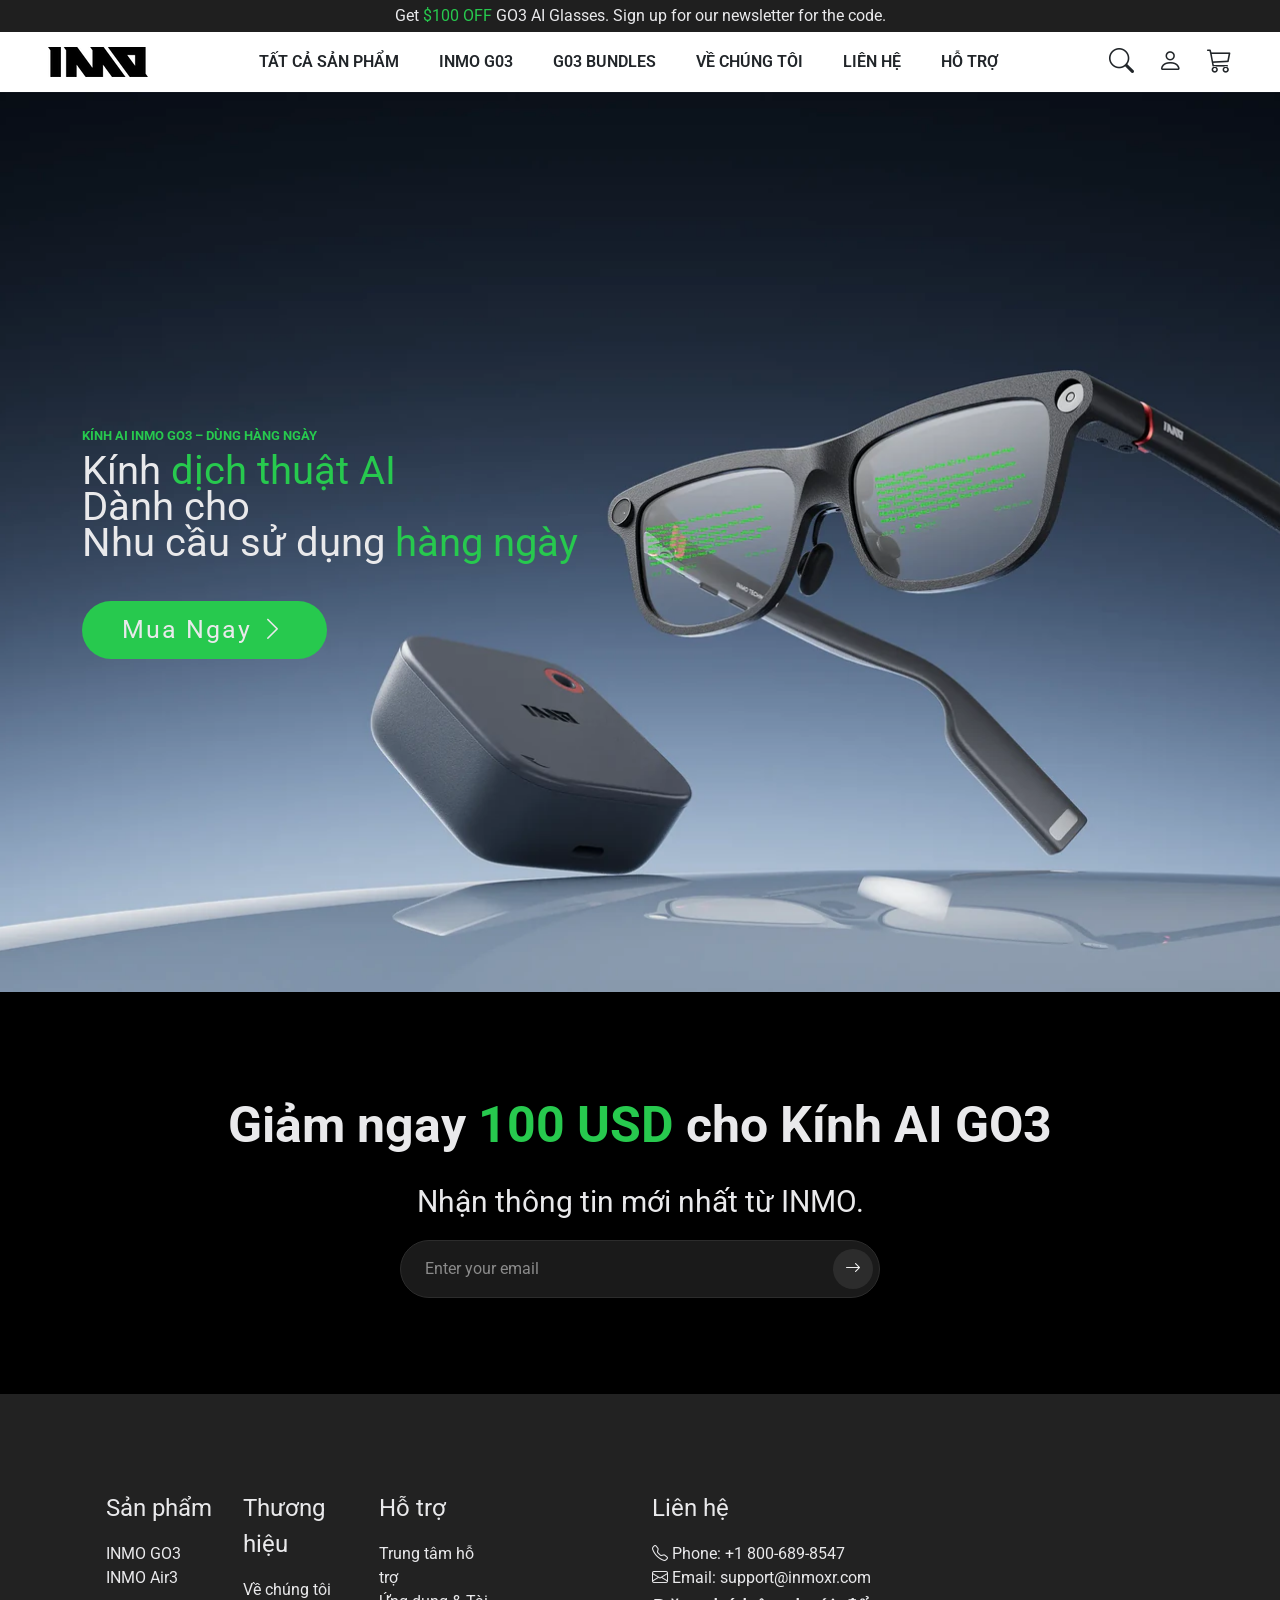
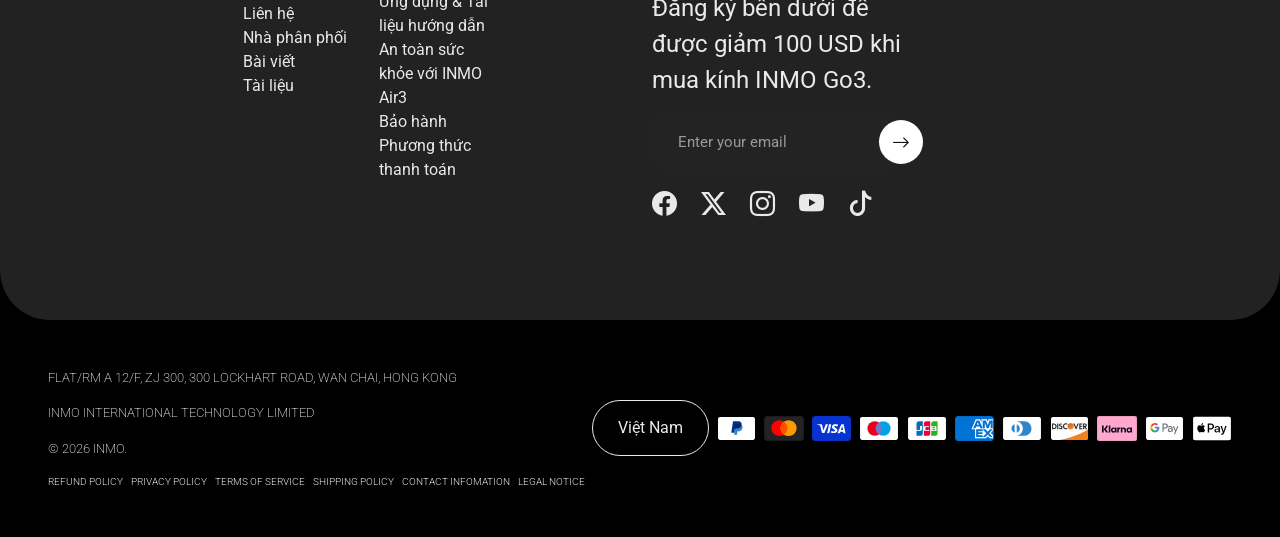
==== index.html @ ace70a91 "Done Header and Footer and 2 section in home page" ====
<!DOCTYPE html>
<html lang="en">
<head>
    <meta charset="UTF-8">
    <meta name="viewport" content="width=device-width, initial-scale=1.0">
    <title>INMOXR | Nerver just glasses</title>
    <link rel="stylesheet" href="./assets/css/style.css">
    <link rel="stylesheet" href="https://cdn.jsdelivr.net/npm/bootstrap-icons@1.13.1/font/bootstrap-icons.min.css">
</head>
<body>
    <!-- Header -->
     <div class="topbar p-1">
        <p class="text-center">Get <span class="hight-light-text">$100 OFF</span> GO3 AI Glasses. Sign up for our newsletter for the code.</p>
     </div>
     <div class="header">
        <div class="w-screen d-flex justify-content-between align-items-center mx-5 py-2">
            <div class="logo">
                <img src="./assets/images/INMO_LOGO-Black.webp" alt="inmo-viet-nam-logo">
            </div>
            <div class="theme-navbar">
                <ul class="theme-navbar-list d-flex align-items-center">
                    <li class="theme-navbar-list-item" href="#">Tất cả sản phẩm</li>
                    <li class="theme-navbar-list-item" href="#">Inmo g03</li>
                    <li class="theme-navbar-list-item" href="#">G03 Bundles</li>
                    <li class="theme-navbar-list-item" href="#">Về Chúng tôi</li>
                    <li class="theme-navbar-list-item" href="#">Liên Hệ</li>
                    <li class="theme-navbar-list-item" href="#">Hỗ trợ</li>
                </ul>   
            </div>
            <div class="header-icon-wrap gap-4 d-flex align-items-center gap-2">
                <div class="header-icon">
                    <i class="bi bi-search"></i>
                </div>
                <div class="header-icon">
                    <i class="bi bi-person"></i>
                </div>
                <div class="header-icon">
                    <i class="bi bi-cart3"></i>
                </div>
            </div>
        </div>
     </div>

     <!-- Index Page  -->
     
     <!-- Hero Section -->
      <section class="section-hero-wrapper">
        <div class="container d-flex justify-content-start align-items-center">
            <div class="section-hero-content">
                <p class="section-hero-hight-light-text">Kính AI INMO GO3 – Dùng hàng ngày</p>
                <p class="section-hero-text">Kính <span class="theme-hight-light">dịch thuật AI</span>
                <p class="section-hero-text">Dành cho</p>
                <p class="section-hero-text mb-5"> Nhu cầu sử dụng <span class="theme-hight-light">hàng ngày</span></p>
                <button class="theme-primary-btn">
                    Mua Ngay <i class="bi bi-chevron-right"></i>
                </button>
            </div>
        </div>
      </section>
     <!-- End Hero Section -->

     <!-- Section Discount -->
      <section class="section-discount-wrapper py-5">
            <div class="container d-flex flex-column justify-content-center align-items-center py-5">
                <p class="section-discount-text-heading">Giảm ngay <span class="theme-hight-light">100 USD </span>cho Kính AI GO3</p>
                <p class="section-discount-subtext">Nhận thông tin mới nhất từ ​​INMO.</p>
                <form class="section-discount-form" onsubmit="return false;">
                    <div class="section-discount-email-pill d-flex align-items-center">
                        <input
                        type="email"
                        class="email-input"
                        placeholder="Enter your email"
                        required
                        autocomplete="email"
                        >
                        <button type="submit" class="section-discount-email-submit" aria-label="Gửi email">
                        <i class="bi bi-arrow-right"></i>
                        </button>
                    </div>
                    </form>
            </div>
      </section>
     <!-- Section Discount -->



     <!-- Index Page  -->








    <!-- Header -->
     <div class="footer-wrapper">
         <div class="footer py-5">
            <div class="container mx-auto row py-5">
                <div class="col-lg-6">
                    <div class="row">
                        <div class="col-md-3">
                            <p class="theme-footer-text-heading">Sản phẩm</p>
                            <ul>
                                <li href="#" class="theme-footer-link">INMO GO3</li>
                                <li href="#" class="theme-footer-link">INMO Air3</li>
                            </ul>
                        </div>
                        <div class="col-md-3">
                            <p class="theme-footer-text-heading">Thương hiệu</p>
                            <ul>
                                <li href="#" class="theme-footer-link">Về chúng tôi</li>
                                <li href="#" class="theme-footer-link">Liên hệ</li>
                                <li href="#" class="theme-footer-link">Nhà phân phối</li>
                                <li href="#" class="theme-footer-link">Bài viết</li>
                                <li href="#" class="theme-footer-link">Tài liệu</li>
                            </ul>
                        </div>
                        <div class="col-md-3">
                            <p  class="theme-footer-text-heading">Hỗ trợ</p>
                             <ul>
                                <li href="#" class="theme-footer-link">Trung tâm hỗ trợ</li>
                                <li href="#" class="theme-footer-link">Ứng dụng & Tài liệu hướng dẫn</li>
                                <li href="#" class="theme-footer-link">An toàn sức khỏe với INMO Air3</li>
                                <li href="#" class="theme-footer-link">Bảo hành</li>
                                <li href="#" class="theme-footer-link">Phương thức thanh toán</li>
                            </ul>
                        </div>
                    </div>
                </div>
                <div class="col-md-3">
                    <p class="theme-footer-text-heading">Liên hệ</p>
                    <ul>
                        <li theme-footer-link>
                            <i class="bi bi-telephone"></i> Phone: +1 800-689-8547
                        </li>
                        <li theme-footer-link>
                            <i class="bi bi-envelope"></i> Email: support@inmoxr.com
                        <p class="theme-footer-text-heading">Đăng ký bên dưới để được giảm 100 USD khi mua kính INMO Go3.</p>
                        <form action="" class="theme-footer-form">
                            <input type="email" class="footer-input" placeholder="Enter your email">
                            <button type="submit" class="footer-submit" aria-label="Submit">
                                <i class="bi bi-arrow-right"></i>
                            </button>
                        </form>
                    </ul>
                    <div class="d-flex justify-content-start align-items-center mt-3 gap-4">
                        <div class="theme-footer-icon">
                            <i class="bi bi-facebook"></i>
                        </div>
                        <div class="theme-footer-icon">
                            <i class="bi bi-twitter-x"></i>
                        </div>
                        <div class="theme-footer-icon">
                           <i class="bi bi-instagram"></i>
                        </div>
                        <div class="theme-footer-icon">
                            <i class="bi bi-youtube"></i>
                        </div>
                        <div class="theme-footer-icon">
                            <i class="bi bi-tiktok"></i>
                        </div>
                    </div>
                </div>
            </div>
         </div>
         <div class="footer-bottom py-5 mx-5">
            <div class="d-flex justify-content-between align-items-center">
                <div class="theme-footer-box">
                    <p class="theme-footer-bottom-text">FLAT/RM A 12/F, ZJ 300, 300 LOCKHART ROAD, WAN CHAI, HONG KONG</p>
                    <p class="theme-footer-bottom-text">INMO INTERNATIONAL TECHNOLOGY LIMITED</p>
                    <p class="theme-footer-bottom-text">© 2026 INMO.</p>
                    <ul class="d-flex justify-content-center align-items-center gap-2">
                        <li class="theme-footer-bottom-link">Refund Policy</li>
                        <li class="theme-footer-bottom-link">Privacy policy</li>
                        <li class="theme-footer-bottom-link">Terms of service</li>
                        <li class="theme-footer-bottom-link">Shipping policy</li>
                        <li class="theme-footer-bottom-link">Contact infomation</li>
                        <li class="theme-footer-bottom-link">Legal notice</li>
                    </ul>
                </div>
                <div class="theme-footer-box">
                   <div class="footer-bottom-buton">
                        Việt Nam
                   </div>
                </div>
                <div class="theme-footer-box">
                    <ul class="theme-footer-payment-icon d-flex justify-content-between align-items-center gap-2">
                             <img src="./assets/images/paypal.svg" height="25" width="auto" alt="paypal" loading="lazy">
                             <img src="./assets/images/master.svg" height="25" alt="visa" loading="lazy" width="auto">
                             <img src="./assets/images/visa.svg" height="25" alt="master" loading="lazy" width="auto">
                            <img src="./assets/images/maestro.svg" height="25" alt="maestro" loading="lazy" width="auto">
                            <img src="./assets/images/jcb.svg" height="25" alt="jcb" loading="lazy" width="auto">
                            <img src="./assets/images/american_express.svg" height="25" alt="american express" loading="lazy" width="auto">
                            <img src="./assets/images/diners_club.svg" height="25" alt="diners club" loading="lazy" width="auto">
                            <img src="./assets/images/discover.svg" height="25" alt="discover" loading="lazy" width="auto">
                            <img src="./assets/images/klarna.svg" height="25" alt="klarna" loading="lazy" width="auto">
                            <img src="./assets/images/google_pay.svg" height="25" alt="googlepay" loading="lazy" width="auto">
                            <img src="./assets/images/apple_pay.svg" height="25" alt="applepay" loading="lazy" width="auto">
                    </ul>
                </div>
            </div>
         </div>
     </div>
    <script src="./assets/js/bootstrap.min.js"></script>
    <script src="./assets/js/main.js"></script>
</body>
</html>
---- assets/css/style.css ----
@import url('./main.css');
@import url('./bootstrap.min.css');
@import url('./variable.css');


/* Theme Css Component */
@import url('./theme-header.css');
@import url('./theme-footer.css');


@import url('./theme-home-page.css');
/* Theme Css Component */
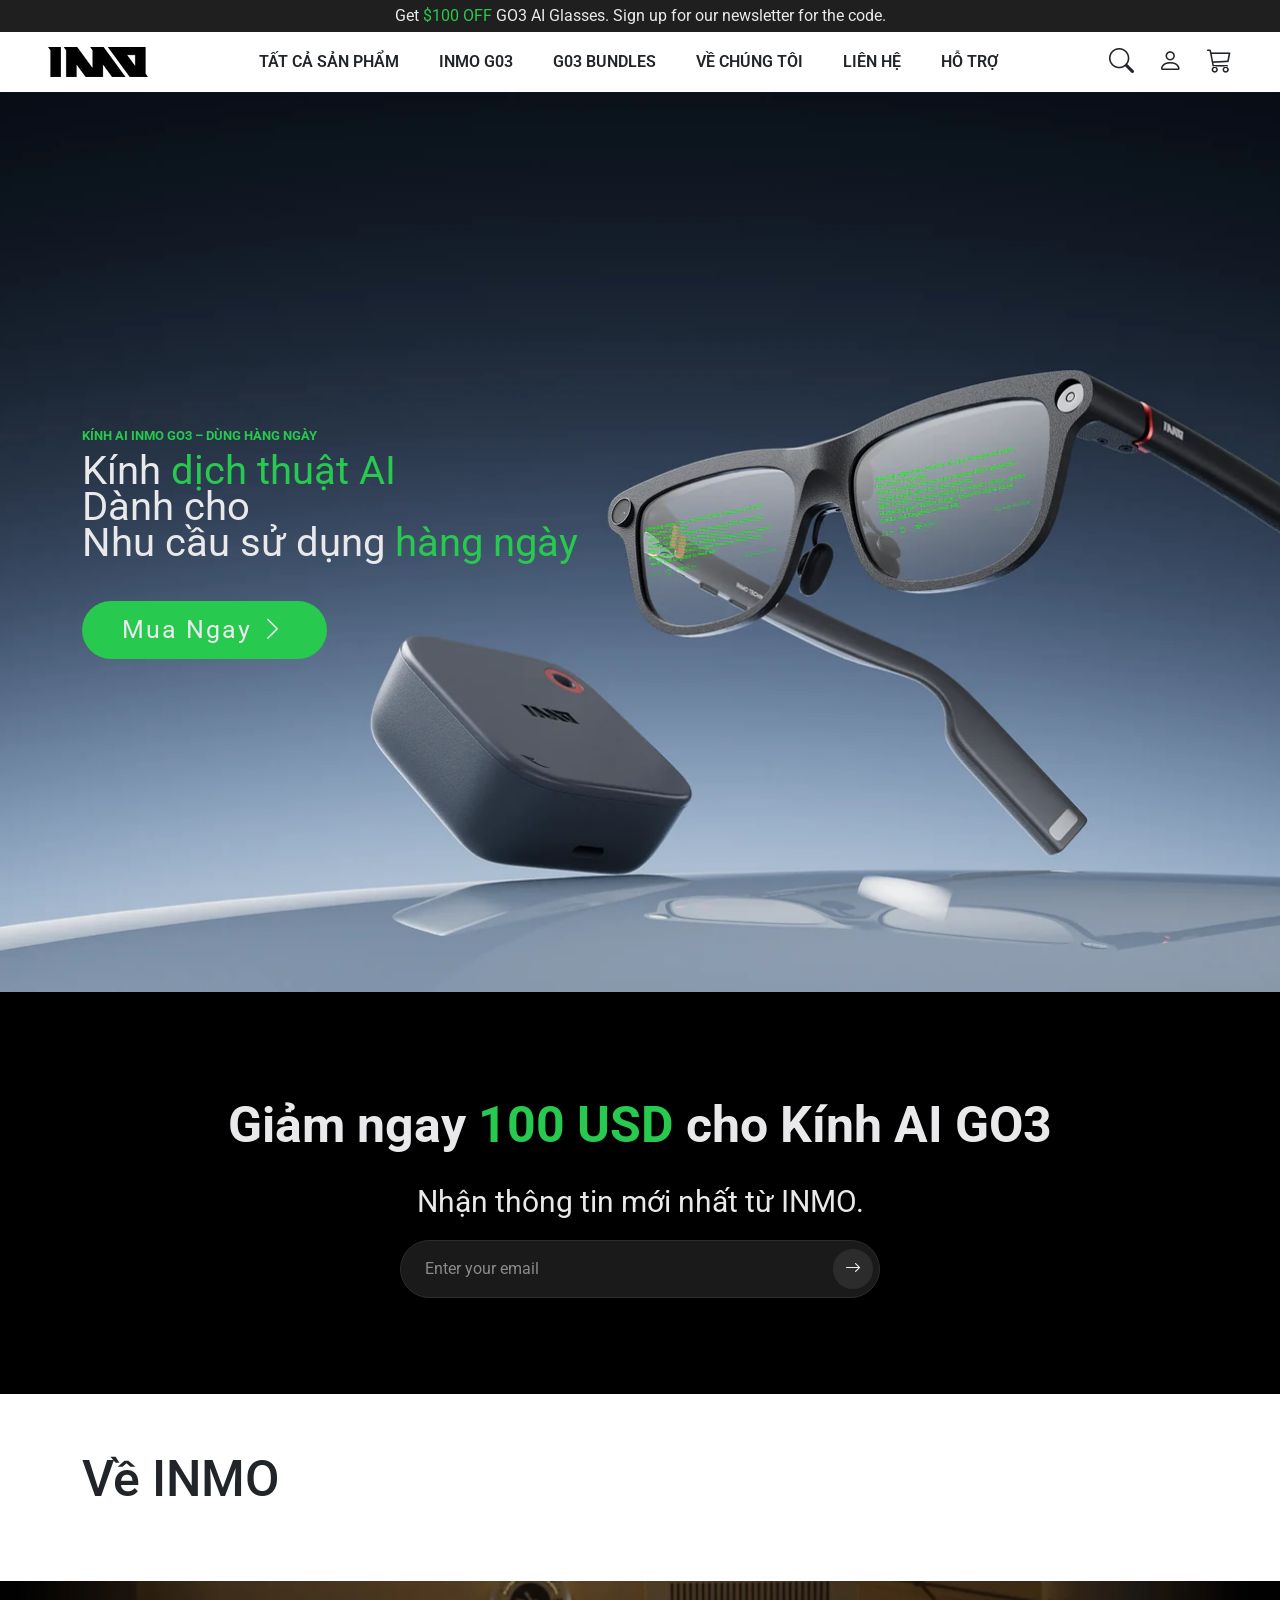
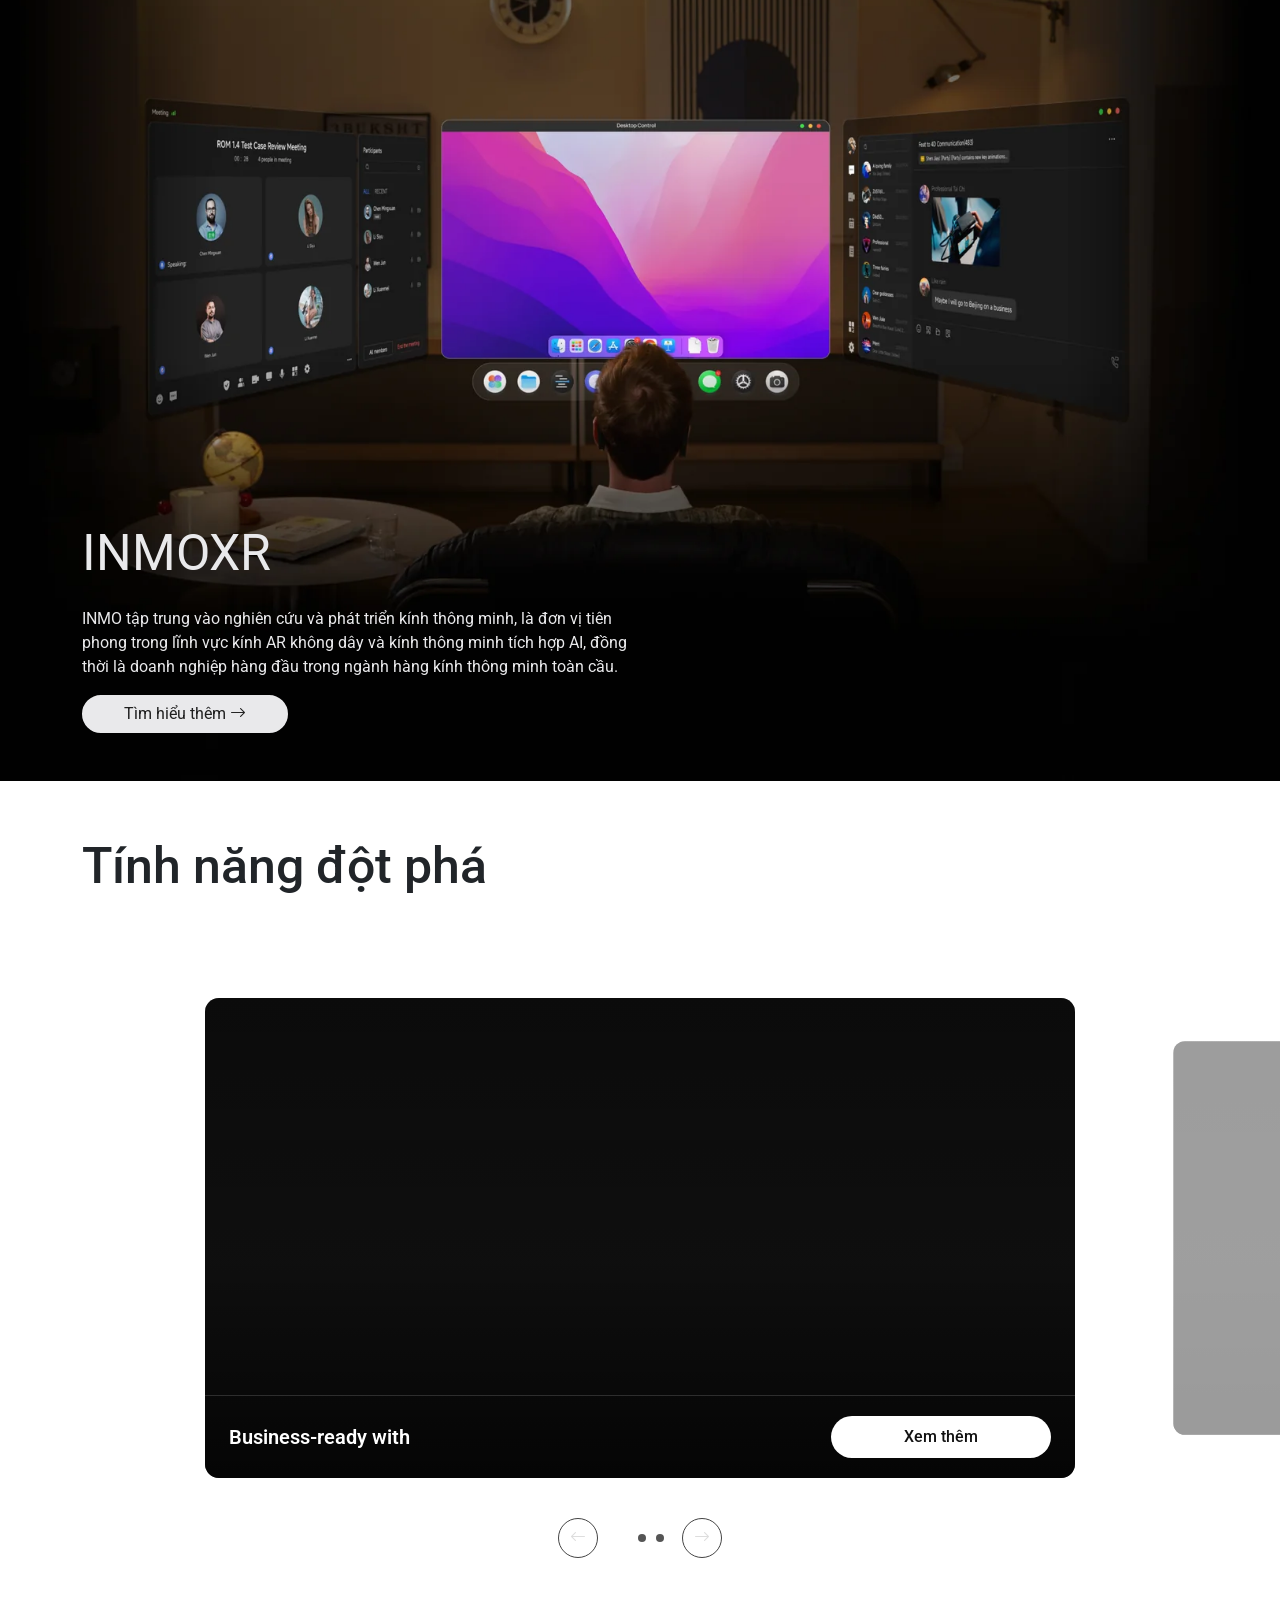
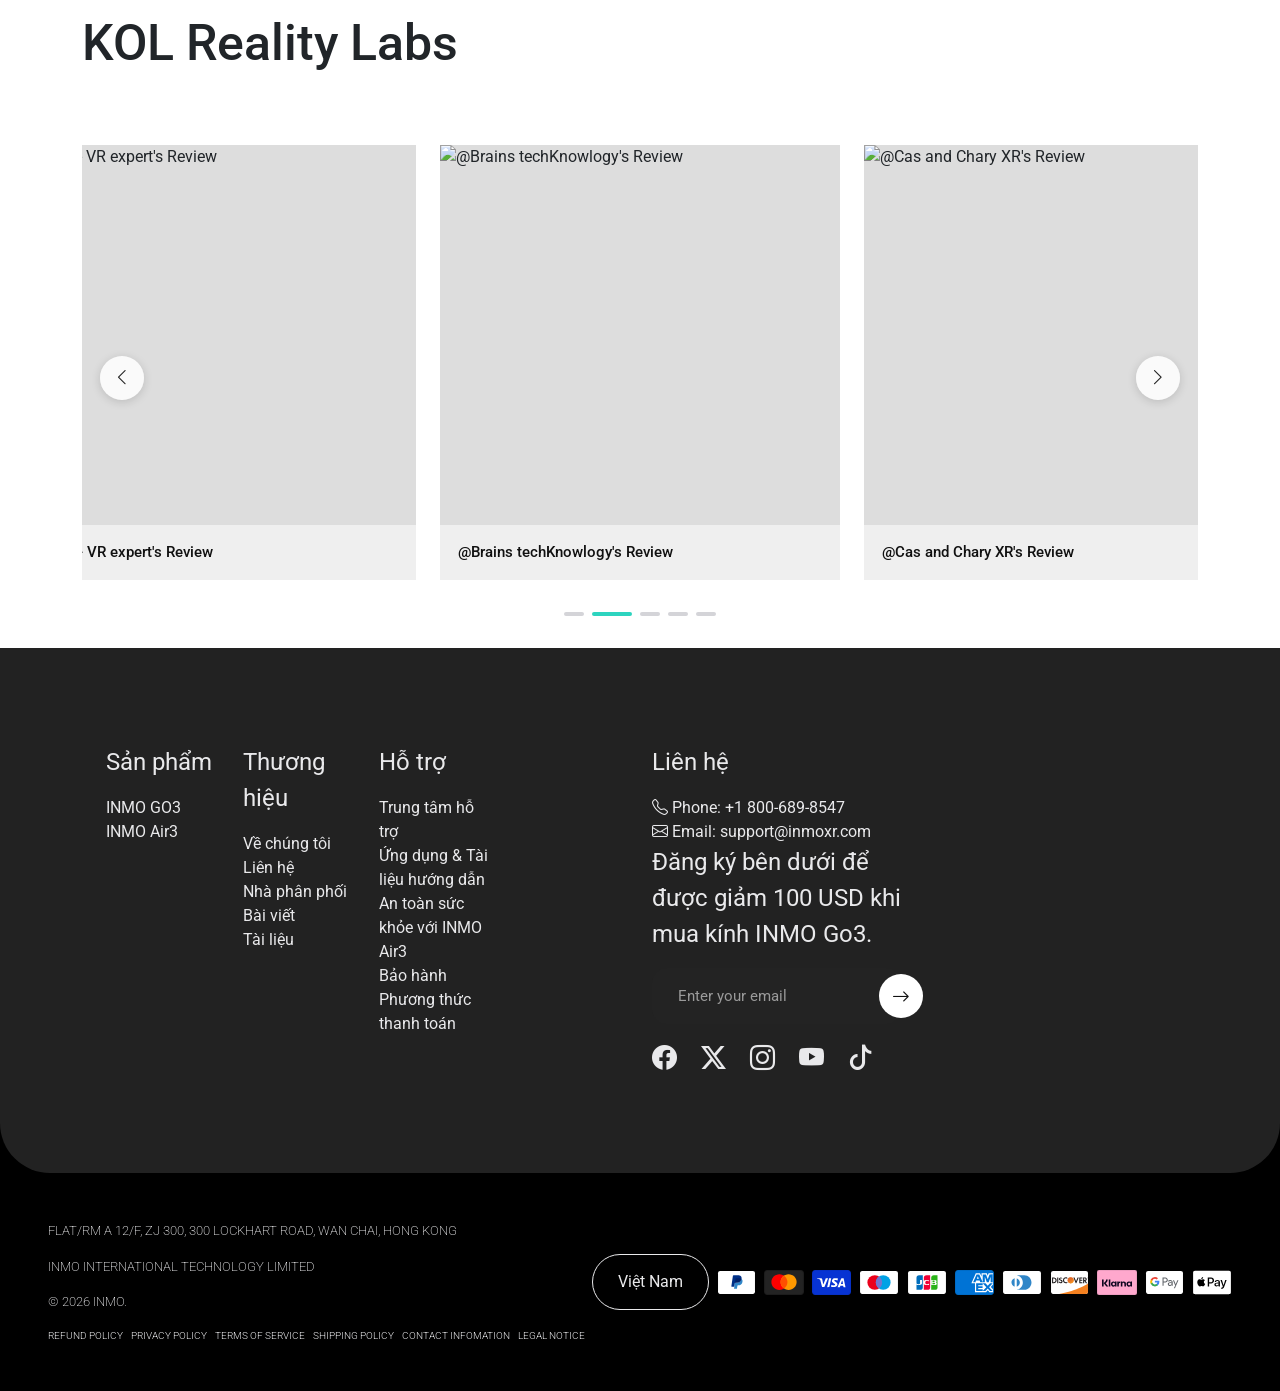
==== commit bba36ce6: "Huỳnh Anh Commit" ====
--- a/index.html
+++ b/index.html
@@ -1,208 +1,571 @@
-<!DOCTYPE html>
+<!doctype html>
 <html lang="en">
-<head>
-    <meta charset="UTF-8">
-    <meta name="viewport" content="width=device-width, initial-scale=1.0">
+  <head>
+    <meta charset="UTF-8" />
+    <meta name="viewport" content="width=device-width, initial-scale=1.0" />
     <title>INMOXR | Nerver just glasses</title>
-    <link rel="stylesheet" href="./assets/css/style.css">
-    <link rel="stylesheet" href="https://cdn.jsdelivr.net/npm/bootstrap-icons@1.13.1/font/bootstrap-icons.min.css">
-</head>
-<body>
+    <link rel="stylesheet" href="./assets/css/style.css" />
+    <link
+      rel="stylesheet"
+      href="https://cdn.jsdelivr.net/npm/bootstrap-icons@1.13.1/font/bootstrap-icons.min.css"
+    />
+  </head>
+  <body>
     <!-- Header -->
-     <div class="topbar p-1">
-        <p class="text-center">Get <span class="hight-light-text">$100 OFF</span> GO3 AI Glasses. Sign up for our newsletter for the code.</p>
-     </div>
-     <div class="header">
-        <div class="w-screen d-flex justify-content-between align-items-center mx-5 py-2">
-            <div class="logo">
-                <img src="./assets/images/INMO_LOGO-Black.webp" alt="inmo-viet-nam-logo">
+    <div class="topbar p-1">
+      <p class="text-center">
+        Get <span class="hight-light-text">$100 OFF</span> GO3 AI Glasses. Sign
+        up for our newsletter for the code.
+      </p>
+    </div>
+    <div class="header">
+      <div
+        class="w-screen d-flex justify-content-between align-items-center mx-5 py-2"
+      >
+        <div class="logo">
+          <img
+            src="./assets/images/INMO_LOGO-Black.webp"
+            alt="inmo-viet-nam-logo"
+          />
+        </div>
+        <div class="theme-navbar">
+          <ul class="theme-navbar-list d-flex align-items-center">
+            <li class="theme-navbar-list-item" href="#">Tất cả sản phẩm</li>
+            <li class="theme-navbar-list-item" href="#">Inmo g03</li>
+            <li class="theme-navbar-list-item" href="#">G03 Bundles</li>
+            <li class="theme-navbar-list-item" href="#">Về Chúng tôi</li>
+            <li class="theme-navbar-list-item" href="#">Liên Hệ</li>
+            <li class="theme-navbar-list-item" href="#">Hỗ trợ</li>
+          </ul>
+        </div>
+        <div class="header-icon-wrap gap-4 d-flex align-items-center gap-2">
+          <div class="header-icon">
+            <i class="bi bi-search"></i>
+          </div>
+          <div class="header-icon">
+            <i class="bi bi-person"></i>
+          </div>
+          <div class="header-icon">
+            <i class="bi bi-cart3"></i>
+          </div>
+        </div>
+      </div>
+    </div>
+
+    <!-- Index Page  -->
+
+    <!-- Hero Section -->
+    <section class="section-hero-wrapper">
+      <div class="container d-flex justify-content-start align-items-center">
+        <div class="section-hero-content">
+          <p class="section-hero-hight-light-text">
+            Kính AI INMO GO3 – Dùng hàng ngày
+          </p>
+          <p class="section-hero-text">
+            Kính <span class="theme-hight-light">dịch thuật AI</span>
+          </p>
+          <p class="section-hero-text">Dành cho</p>
+          <p class="section-hero-text mb-5">
+            Nhu cầu sử dụng <span class="theme-hight-light">hàng ngày</span>
+          </p>
+          <button class="theme-primary-btn">
+            Mua Ngay <i class="bi bi-chevron-right"></i>
+          </button>
+        </div>
+      </div>
+    </section>
+    <!-- End Hero Section -->
+
+    <!-- Section Discount -->
+    <section class="section-discount-wrapper py-5">
+      <div
+        class="container d-flex flex-column justify-content-center align-items-center py-5"
+      >
+        <p class="section-discount-text-heading">
+          Giảm ngay <span class="theme-hight-light">100 USD </span>cho Kính AI
+          GO3
+        </p>
+        <p class="section-discount-subtext">
+          Nhận thông tin mới nhất từ ​​INMO.
+        </p>
+        <form class="section-discount-form" onsubmit="return false;">
+          <div class="section-discount-email-pill d-flex align-items-center">
+            <input
+              type="email"
+              class="email-input"
+              placeholder="Enter your email"
+              required
+              autocomplete="email"
+            />
+            <button
+              type="submit"
+              class="section-discount-email-submit"
+              aria-label="Gửi email"
+            >
+              <i class="bi bi-arrow-right"></i>
+            </button>
+          </div>
+        </form>
+      </div>
+    </section>
+    <!-- Section Discount -->
+
+    <!-- Index Page  -->
+    <div class="container py-5">
+      <p class="theme-title">Về INMO</p>
+    </div>
+
+    <section class="section-about-wrapper">
+      <div class="container py-5">
+        <div class="col-md-6">
+          <p class="section-about-title">INMOXR</p>
+          <p class="section-about-text">
+            INMO tập trung vào nghiên cứu và phát triển kính thông minh, là đơn
+            vị tiên phong trong lĩnh vực kính AR không dây và kính thông minh
+            tích hợp AI, đồng thời là doanh nghiệp hàng đầu trong ngành hàng
+            kính thông minh toàn cầu.
+          </p>
+          <button class="section-about-btn">
+            Tìm hiểu thêm <i class="bi bi-arrow-right"></i>
+          </button>
+        </div>
+      </div>
+    </section>
+    <!-- End Index Page  -->
+
+    <div class="container py-5">
+      <p class="theme-title">Tính năng đột phá</p>
+    </div>
+
+    <div class="section-slide-block">
+      <div class="section-slide-viewport">
+        <div class="section-slide-track" id="sectionSlideTrack">
+          <!-- các .section-slide-item được render bằng JS từ mảng slidesData bên dưới -->
+        </div>
+      </div>
+
+      <div class="section-slide-nav">
+        <button
+          type="button"
+          class="section-slide-nav__btn"
+          id="sectionSlidePrevBtn"
+        >
+          <i class="bi bi-arrow-left"></i>
+        </button>
+        <div class="section-slide-dots" id="sectionSlideDots"></div>
+        <button
+          type="button"
+          class="section-slide-nav__btn"
+          id="sectionSlideNextBtn"
+        >
+          <i class="bi bi-arrow-right"></i>
+        </button>
+      </div>
+    </div>
+
+     <div class="container py-5">
+      <p class="theme-title">KOL Reality Labs</p>
+    </div>
+    <section class="kol-slide container">
+      <div class="kol-slide__viewport">
+        <button
+          type="button"
+          class="kol-slide__nav-btn kol-slide__nav-btn--prev"
+          id="kolPrevBtn"
+        >
+          <i class="bi bi-chevron-left"></i>
+        </button>
+
+        <div class="kol-slide__track" id="kolTrack">
+          <!-- item được render bằng JS từ mảng kolData bên dưới -->
+        </div>
+
+        <button
+          type="button"
+          class="kol-slide__nav-btn kol-slide__nav-btn--next"
+          id="kolNextBtn"
+        >
+          <i class="bi bi-chevron-right"></i>
+        </button>
+      </div>
+
+      <div class="kol-slide__dots" id="kolDots"></div>
+    </section>
+
+    <!-- Header -->
+    <div class="footer-wrapper">
+      <div class="footer py-5">
+        <div class="container mx-auto row py-5">
+          <div class="col-lg-6">
+            <div class="row">
+              <div class="col-md-3">
+                <p class="theme-footer-text-heading">Sản phẩm</p>
+                <ul>
+                  <li href="#" class="theme-footer-link">INMO GO3</li>
+                  <li href="#" class="theme-footer-link">INMO Air3</li>
+                </ul>
+              </div>
+              <div class="col-md-3">
+                <p class="theme-footer-text-heading">Thương hiệu</p>
+                <ul>
+                  <li href="#" class="theme-footer-link">Về chúng tôi</li>
+                  <li href="#" class="theme-footer-link">Liên hệ</li>
+                  <li href="#" class="theme-footer-link">Nhà phân phối</li>
+                  <li href="#" class="theme-footer-link">Bài viết</li>
+                  <li href="#" class="theme-footer-link">Tài liệu</li>
+                </ul>
+              </div>
+              <div class="col-md-3">
+                <p class="theme-footer-text-heading">Hỗ trợ</p>
+                <ul>
+                  <li href="#" class="theme-footer-link">Trung tâm hỗ trợ</li>
+                  <li href="#" class="theme-footer-link">
+                    Ứng dụng & Tài liệu hướng dẫn
+                  </li>
+                  <li href="#" class="theme-footer-link">
+                    An toàn sức khỏe với INMO Air3
+                  </li>
+                  <li href="#" class="theme-footer-link">Bảo hành</li>
+                  <li href="#" class="theme-footer-link">
+                    Phương thức thanh toán
+                  </li>
+                </ul>
+              </div>
             </div>
-            <div class="theme-navbar">
-                <ul class="theme-navbar-list d-flex align-items-center">
-                    <li class="theme-navbar-list-item" href="#">Tất cả sản phẩm</li>
-                    <li class="theme-navbar-list-item" href="#">Inmo g03</li>
-                    <li class="theme-navbar-list-item" href="#">G03 Bundles</li>
-                    <li class="theme-navbar-list-item" href="#">Về Chúng tôi</li>
-                    <li class="theme-navbar-list-item" href="#">Liên Hệ</li>
-                    <li class="theme-navbar-list-item" href="#">Hỗ trợ</li>
-                </ul>   
+          </div>
+          <div class="col-md-3">
+            <p class="theme-footer-text-heading">Liên hệ</p>
+            <ul>
+              <li theme-footer-link>
+                <i class="bi bi-telephone"></i> Phone: +1 800-689-8547
+              </li>
+              <li theme-footer-link>
+                <i class="bi bi-envelope"></i> Email: support@inmoxr.com
+                <p class="theme-footer-text-heading">
+                  Đăng ký bên dưới để được giảm 100 USD khi mua kính INMO Go3.
+                </p>
+                <form action="" class="theme-footer-form">
+                  <input
+                    type="email"
+                    class="footer-input"
+                    placeholder="Enter your email"
+                  />
+                  <button
+                    type="submit"
+                    class="footer-submit"
+                    aria-label="Submit"
+                  >
+                    <i class="bi bi-arrow-right"></i>
+                  </button>
+                </form>
+              </li>
+            </ul>
+            <div
+              class="d-flex justify-content-start align-items-center mt-3 gap-4"
+            >
+              <div class="theme-footer-icon">
+                <i class="bi bi-facebook"></i>
+              </div>
+              <div class="theme-footer-icon">
+                <i class="bi bi-twitter-x"></i>
+              </div>
+              <div class="theme-footer-icon">
+                <i class="bi bi-instagram"></i>
+              </div>
+              <div class="theme-footer-icon">
+                <i class="bi bi-youtube"></i>
+              </div>
+              <div class="theme-footer-icon">
+                <i class="bi bi-tiktok"></i>
+              </div>
             </div>
-            <div class="header-icon-wrap gap-4 d-flex align-items-center gap-2">
-                <div class="header-icon">
-                    <i class="bi bi-search"></i>
-                </div>
-                <div class="header-icon">
-                    <i class="bi bi-person"></i>
-                </div>
-                <div class="header-icon">
-                    <i class="bi bi-cart3"></i>
-                </div>
-            </div>
-        </div>
-     </div>
-
-     <!-- Index Page  -->
-     
-     <!-- Hero Section -->
-      <section class="section-hero-wrapper">
-        <div class="container d-flex justify-content-start align-items-center">
-            <div class="section-hero-content">
-                <p class="section-hero-hight-light-text">Kính AI INMO GO3 – Dùng hàng ngày</p>
-                <p class="section-hero-text">Kính <span class="theme-hight-light">dịch thuật AI</span>
-                <p class="section-hero-text">Dành cho</p>
-                <p class="section-hero-text mb-5"> Nhu cầu sử dụng <span class="theme-hight-light">hàng ngày</span></p>
-                <button class="theme-primary-btn">
-                    Mua Ngay <i class="bi bi-chevron-right"></i>
-                </button>
-            </div>
-        </div>
-      </section>
-     <!-- End Hero Section -->
-
-     <!-- Section Discount -->
-      <section class="section-discount-wrapper py-5">
-            <div class="container d-flex flex-column justify-content-center align-items-center py-5">
-                <p class="section-discount-text-heading">Giảm ngay <span class="theme-hight-light">100 USD </span>cho Kính AI GO3</p>
-                <p class="section-discount-subtext">Nhận thông tin mới nhất từ ​​INMO.</p>
-                <form class="section-discount-form" onsubmit="return false;">
-                    <div class="section-discount-email-pill d-flex align-items-center">
-                        <input
-                        type="email"
-                        class="email-input"
-                        placeholder="Enter your email"
-                        required
-                        autocomplete="email"
-                        >
-                        <button type="submit" class="section-discount-email-submit" aria-label="Gửi email">
-                        <i class="bi bi-arrow-right"></i>
-                        </button>
-                    </div>
-                    </form>
-            </div>
-      </section>
-     <!-- Section Discount -->
-
-
-
-     <!-- Index Page  -->
-
-
-
-
-
-
-
-
-    <!-- Header -->
-     <div class="footer-wrapper">
-         <div class="footer py-5">
-            <div class="container mx-auto row py-5">
-                <div class="col-lg-6">
-                    <div class="row">
-                        <div class="col-md-3">
-                            <p class="theme-footer-text-heading">Sản phẩm</p>
-                            <ul>
-                                <li href="#" class="theme-footer-link">INMO GO3</li>
-                                <li href="#" class="theme-footer-link">INMO Air3</li>
-                            </ul>
-                        </div>
-                        <div class="col-md-3">
-                            <p class="theme-footer-text-heading">Thương hiệu</p>
-                            <ul>
-                                <li href="#" class="theme-footer-link">Về chúng tôi</li>
-                                <li href="#" class="theme-footer-link">Liên hệ</li>
-                                <li href="#" class="theme-footer-link">Nhà phân phối</li>
-                                <li href="#" class="theme-footer-link">Bài viết</li>
-                                <li href="#" class="theme-footer-link">Tài liệu</li>
-                            </ul>
-                        </div>
-                        <div class="col-md-3">
-                            <p  class="theme-footer-text-heading">Hỗ trợ</p>
-                             <ul>
-                                <li href="#" class="theme-footer-link">Trung tâm hỗ trợ</li>
-                                <li href="#" class="theme-footer-link">Ứng dụng & Tài liệu hướng dẫn</li>
-                                <li href="#" class="theme-footer-link">An toàn sức khỏe với INMO Air3</li>
-                                <li href="#" class="theme-footer-link">Bảo hành</li>
-                                <li href="#" class="theme-footer-link">Phương thức thanh toán</li>
-                            </ul>
-                        </div>
-                    </div>
-                </div>
-                <div class="col-md-3">
-                    <p class="theme-footer-text-heading">Liên hệ</p>
-                    <ul>
-                        <li theme-footer-link>
-                            <i class="bi bi-telephone"></i> Phone: +1 800-689-8547
-                        </li>
-                        <li theme-footer-link>
-                            <i class="bi bi-envelope"></i> Email: support@inmoxr.com
-                        <p class="theme-footer-text-heading">Đăng ký bên dưới để được giảm 100 USD khi mua kính INMO Go3.</p>
-                        <form action="" class="theme-footer-form">
-                            <input type="email" class="footer-input" placeholder="Enter your email">
-                            <button type="submit" class="footer-submit" aria-label="Submit">
-                                <i class="bi bi-arrow-right"></i>
-                            </button>
-                        </form>
-                    </ul>
-                    <div class="d-flex justify-content-start align-items-center mt-3 gap-4">
-                        <div class="theme-footer-icon">
-                            <i class="bi bi-facebook"></i>
-                        </div>
-                        <div class="theme-footer-icon">
-                            <i class="bi bi-twitter-x"></i>
-                        </div>
-                        <div class="theme-footer-icon">
-                           <i class="bi bi-instagram"></i>
-                        </div>
-                        <div class="theme-footer-icon">
-                            <i class="bi bi-youtube"></i>
-                        </div>
-                        <div class="theme-footer-icon">
-                            <i class="bi bi-tiktok"></i>
-                        </div>
-                    </div>
-                </div>
-            </div>
-         </div>
-         <div class="footer-bottom py-5 mx-5">
-            <div class="d-flex justify-content-between align-items-center">
-                <div class="theme-footer-box">
-                    <p class="theme-footer-bottom-text">FLAT/RM A 12/F, ZJ 300, 300 LOCKHART ROAD, WAN CHAI, HONG KONG</p>
-                    <p class="theme-footer-bottom-text">INMO INTERNATIONAL TECHNOLOGY LIMITED</p>
-                    <p class="theme-footer-bottom-text">© 2026 INMO.</p>
-                    <ul class="d-flex justify-content-center align-items-center gap-2">
-                        <li class="theme-footer-bottom-link">Refund Policy</li>
-                        <li class="theme-footer-bottom-link">Privacy policy</li>
-                        <li class="theme-footer-bottom-link">Terms of service</li>
-                        <li class="theme-footer-bottom-link">Shipping policy</li>
-                        <li class="theme-footer-bottom-link">Contact infomation</li>
-                        <li class="theme-footer-bottom-link">Legal notice</li>
-                    </ul>
-                </div>
-                <div class="theme-footer-box">
-                   <div class="footer-bottom-buton">
-                        Việt Nam
-                   </div>
-                </div>
-                <div class="theme-footer-box">
-                    <ul class="theme-footer-payment-icon d-flex justify-content-between align-items-center gap-2">
-                             <img src="./assets/images/paypal.svg" height="25" width="auto" alt="paypal" loading="lazy">
-                             <img src="./assets/images/master.svg" height="25" alt="visa" loading="lazy" width="auto">
-                             <img src="./assets/images/visa.svg" height="25" alt="master" loading="lazy" width="auto">
-                            <img src="./assets/images/maestro.svg" height="25" alt="maestro" loading="lazy" width="auto">
-                            <img src="./assets/images/jcb.svg" height="25" alt="jcb" loading="lazy" width="auto">
-                            <img src="./assets/images/american_express.svg" height="25" alt="american express" loading="lazy" width="auto">
-                            <img src="./assets/images/diners_club.svg" height="25" alt="diners club" loading="lazy" width="auto">
-                            <img src="./assets/images/discover.svg" height="25" alt="discover" loading="lazy" width="auto">
-                            <img src="./assets/images/klarna.svg" height="25" alt="klarna" loading="lazy" width="auto">
-                            <img src="./assets/images/google_pay.svg" height="25" alt="googlepay" loading="lazy" width="auto">
-                            <img src="./assets/images/apple_pay.svg" height="25" alt="applepay" loading="lazy" width="auto">
-                    </ul>
-                </div>
-            </div>
-         </div>
-     </div>
+          </div>
+        </div>
+      </div>
+      <div class="footer-bottom py-5 mx-5">
+        <div class="d-flex justify-content-between align-items-center">
+          <div class="theme-footer-box">
+            <p class="theme-footer-bottom-text">
+              FLAT/RM A 12/F, ZJ 300, 300 LOCKHART ROAD, WAN CHAI, HONG KONG
+            </p>
+            <p class="theme-footer-bottom-text">
+              INMO INTERNATIONAL TECHNOLOGY LIMITED
+            </p>
+            <p class="theme-footer-bottom-text">© 2026 INMO.</p>
+            <ul class="d-flex justify-content-center align-items-center gap-2">
+              <li class="theme-footer-bottom-link">Refund Policy</li>
+              <li class="theme-footer-bottom-link">Privacy policy</li>
+              <li class="theme-footer-bottom-link">Terms of service</li>
+              <li class="theme-footer-bottom-link">Shipping policy</li>
+              <li class="theme-footer-bottom-link">Contact infomation</li>
+              <li class="theme-footer-bottom-link">Legal notice</li>
+            </ul>
+          </div>
+          <div class="theme-footer-box">
+            <div class="footer-bottom-buton">Việt Nam</div>
+          </div>
+          <div class="theme-footer-box">
+            <ul
+              class="theme-footer-payment-icon d-flex justify-content-between align-items-center gap-2"
+            >
+              <img
+                src="./assets/images/paypal.svg"
+                height="25"
+                width="auto"
+                alt="paypal"
+                loading="lazy"
+              />
+              <img
+                src="./assets/images/master.svg"
+                height="25"
+                alt="visa"
+                loading="lazy"
+                width="auto"
+              />
+              <img
+                src="./assets/images/visa.svg"
+                height="25"
+                alt="master"
+                loading="lazy"
+                width="auto"
+              />
+              <img
+                src="./assets/images/maestro.svg"
+                height="25"
+                alt="maestro"
+                loading="lazy"
+                width="auto"
+              />
+              <img
+                src="./assets/images/jcb.svg"
+                height="25"
+                alt="jcb"
+                loading="lazy"
+                width="auto"
+              />
+              <img
+                src="./assets/images/american_express.svg"
+                height="25"
+                alt="american express"
+                loading="lazy"
+                width="auto"
+              />
+              <img
+                src="./assets/images/diners_club.svg"
+                height="25"
+                alt="diners club"
+                loading="lazy"
+                width="auto"
+              />
+              <img
+                src="./assets/images/discover.svg"
+                height="25"
+                alt="discover"
+                loading="lazy"
+                width="auto"
+              />
+              <img
+                src="./assets/images/klarna.svg"
+                height="25"
+                alt="klarna"
+                loading="lazy"
+                width="auto"
+              />
+              <img
+                src="./assets/images/google_pay.svg"
+                height="25"
+                alt="googlepay"
+                loading="lazy"
+                width="auto"
+              />
+              <img
+                src="./assets/images/apple_pay.svg"
+                height="25"
+                alt="applepay"
+                loading="lazy"
+                width="auto"
+              />
+            </ul>
+          </div>
+        </div>
+      </div>
+    </div>
     <script src="./assets/js/bootstrap.min.js"></script>
     <script src="./assets/js/main.js"></script>
-</body>
-</html>+    <script>
+      (function () {
+        // 👉 khai báo slide ở đây, thêm/bớt bao nhiêu cũng được
+        const slidesData = [
+          { videoId: "jNQXAC9IVRw", title: "Business-ready with" },
+          { videoId: "2Vv-BfVoq4g", title: "Tối ưu quy trình" },
+          { videoId: "aqz-KE-bpKQ", title: "Kết nối liền mạch" },
+        ];
+
+        const track = document.getElementById("sectionSlideTrack");
+        const viewport = track.parentElement;
+        const dotsWrap = document.getElementById("sectionSlideDots");
+        const prevBtn = document.getElementById("sectionSlidePrevBtn");
+        const nextBtn = document.getElementById("sectionSlideNextBtn");
+
+        let activeIndex = 0;
+
+        // render toàn bộ item 1 lần
+        slidesData.forEach((slide, i) => {
+          const item = document.createElement("div");
+          item.className = "section-slide-item";
+          item.dataset.index = i;
+          item.innerHTML = `
+      <div class="section-slide-item__media">
+        <img src="https://img.youtube.com/vi/${slide.videoId}/hqdefault.jpg" alt="${slide.title}">
+      </div>
+      <div class="section-slide-item__overlay"></div>
+      <div class="section-slide-item__content">
+        <p class="section-slide-item__title">${slide.title}</p>
+        <button type="button" class="section-slide-item__cta">Xem thêm</button>
+      </div>
+    `;
+          item.addEventListener("click", () => goTo(i));
+          track.appendChild(item);
+        });
+
+        const items = track.querySelectorAll(".section-slide-item");
+
+        // render dot
+        slidesData.forEach((_, i) => {
+          const dot = document.createElement("button");
+          dot.type = "button";
+          dot.className = "section-slide-dots__dot";
+          dot.addEventListener("click", () => goTo(i));
+          dotsWrap.appendChild(dot);
+        });
+        const dots = dotsWrap.querySelectorAll(".section-slide-dots__dot");
+
+        function loadActiveVideo() {
+          items.forEach((item, i) => {
+            const media = item.querySelector(".section-slide-item__media");
+            if (i === activeIndex) {
+              media.innerHTML = `<iframe
+            src="https://www.youtube.com/embed/${slidesData[i].videoId}?autoplay=1&mute=1&loop=1&playlist=${slidesData[i].videoId}&controls=0&showinfo=0&rel=0&modestbranding=1"
+            title="${slidesData[i].title}"
+            allow="autoplay; encrypted-media"
+            allowfullscreen>
+          </iframe>`;
+            } else {
+              media.innerHTML = `<img src="https://img.youtube.com/vi/${slidesData[i].videoId}/hqdefault.jpg" alt="${slidesData[i].title}">`;
+            }
+          });
+        }
+
+        // dịch track để slide active luôn nằm giữa viewport
+        function updatePosition() {
+          const itemEl = items[activeIndex];
+          const viewportCenter = viewport.clientWidth / 2;
+          const itemCenter = itemEl.offsetLeft + itemEl.offsetWidth / 2;
+          const offset = viewportCenter - itemCenter;
+          track.style.transform = `translateX(${offset}px)`;
+
+          items.forEach((item, i) =>
+            item.classList.toggle("is-active", i === activeIndex),
+          );
+          dots.forEach((dot, i) =>
+            dot.classList.toggle("is-active", i === activeIndex),
+          );
+        }
+
+        function goTo(index) {
+          activeIndex = (index + slidesData.length) % slidesData.length;
+          updatePosition();
+          loadActiveVideo();
+        }
+
+        prevBtn.addEventListener("click", () => goTo(activeIndex - 1));
+        nextBtn.addEventListener("click", () => goTo(activeIndex + 1));
+        window.addEventListener("resize", updatePosition);
+
+        // khởi tạo
+        goTo(0);
+      })();
+
+      (function () {
+        // 👉 thêm/bớt/ sửa item ở đây. image có thể thay bằng ảnh thumbnail thật hoặc link youtube thumbnail
+        const kolData = [
+          {
+            image: "https://placehold.co/400x380/8b7fc7/ffffff?text=VR+Review",
+            caption: "Mr.VR - VR expert's Review",
+          },
+          {
+            image:
+              "https://placehold.co/400x380/1a1a2e/ffffff?text=Iron+Man+AR",
+            caption: "@Brains techKnowlogy's Review",
+          },
+          {
+            image: "https://placehold.co/400x380/c9b79c/ffffff?text=XR+Glasses",
+            caption: "@Cas and Chary XR's Review",
+          },
+          {
+            image:
+              "https://placehold.co/400x380/4a4a4a/ffffff?text=Smart+Glasses",
+            caption: "@TechDaily's Review",
+          },
+          {
+            image:
+              "https://placehold.co/400x380/2d5f5f/ffffff?text=AR+Unboxing",
+            caption: "@GadgetVN's Review",
+          },
+        ];
+
+        const track = document.getElementById("kolTrack");
+        const viewport = track.parentElement;
+        const dotsWrap = document.getElementById("kolDots");
+        const prevBtn = document.getElementById("kolPrevBtn");
+        const nextBtn = document.getElementById("kolNextBtn");
+
+        let activeIndex = 1; // mặc định lệch giữa giống mẫu (dot thứ 4 sáng)
+
+        kolData.forEach((slide) => {
+          const item = document.createElement("div");
+          item.className = "kol-slide__item";
+          item.innerHTML = `
+      <div class="kol-slide__media">
+        <img src="${slide.image}" alt="${slide.caption}">
+      </div>
+      <div class="kol-slide__caption">${slide.caption}</div>
+    `;
+          track.appendChild(item);
+        });
+        const items = track.querySelectorAll(".kol-slide__item");
+
+        kolData.forEach((_, i) => {
+          const dot = document.createElement("button");
+          dot.type = "button";
+          dot.className = "kol-slide__dot";
+          dot.addEventListener("click", () => goTo(i));
+          dotsWrap.appendChild(dot);
+        });
+        const dots = dotsWrap.querySelectorAll(".kol-slide__dot");
+
+        function updatePosition() {
+          const itemEl = items[activeIndex];
+          const viewportCenter = viewport.clientWidth / 2;
+          const itemCenter = itemEl.offsetLeft + itemEl.offsetWidth / 2;
+          const offset = viewportCenter - itemCenter;
+          track.style.transform = `translateX(${offset}px)`;
+          dots.forEach((dot, i) =>
+            dot.classList.toggle("is-active", i === activeIndex),
+          );
+        }
+
+        function goTo(index) {
+          activeIndex = Math.max(0, Math.min(kolData.length - 1, index));
+          updatePosition();
+        }
+
+        prevBtn.addEventListener("click", () => goTo(activeIndex - 1));
+        nextBtn.addEventListener("click", () => goTo(activeIndex + 1));
+        window.addEventListener("resize", updatePosition);
+
+        goTo(activeIndex);
+      })();
+    </script>
+  </body>
+</html>
--- a/assets/css/style.css
+++ b/assets/css/style.css
@@ -9,4 +9,7 @@
 
 
 @import url('./theme-home-page.css');
+@import url('./theme-product-archive.css');
+@import url('./theme-contact.css');
+@import url('./theme-about.css');
 /* Theme Css Component */
